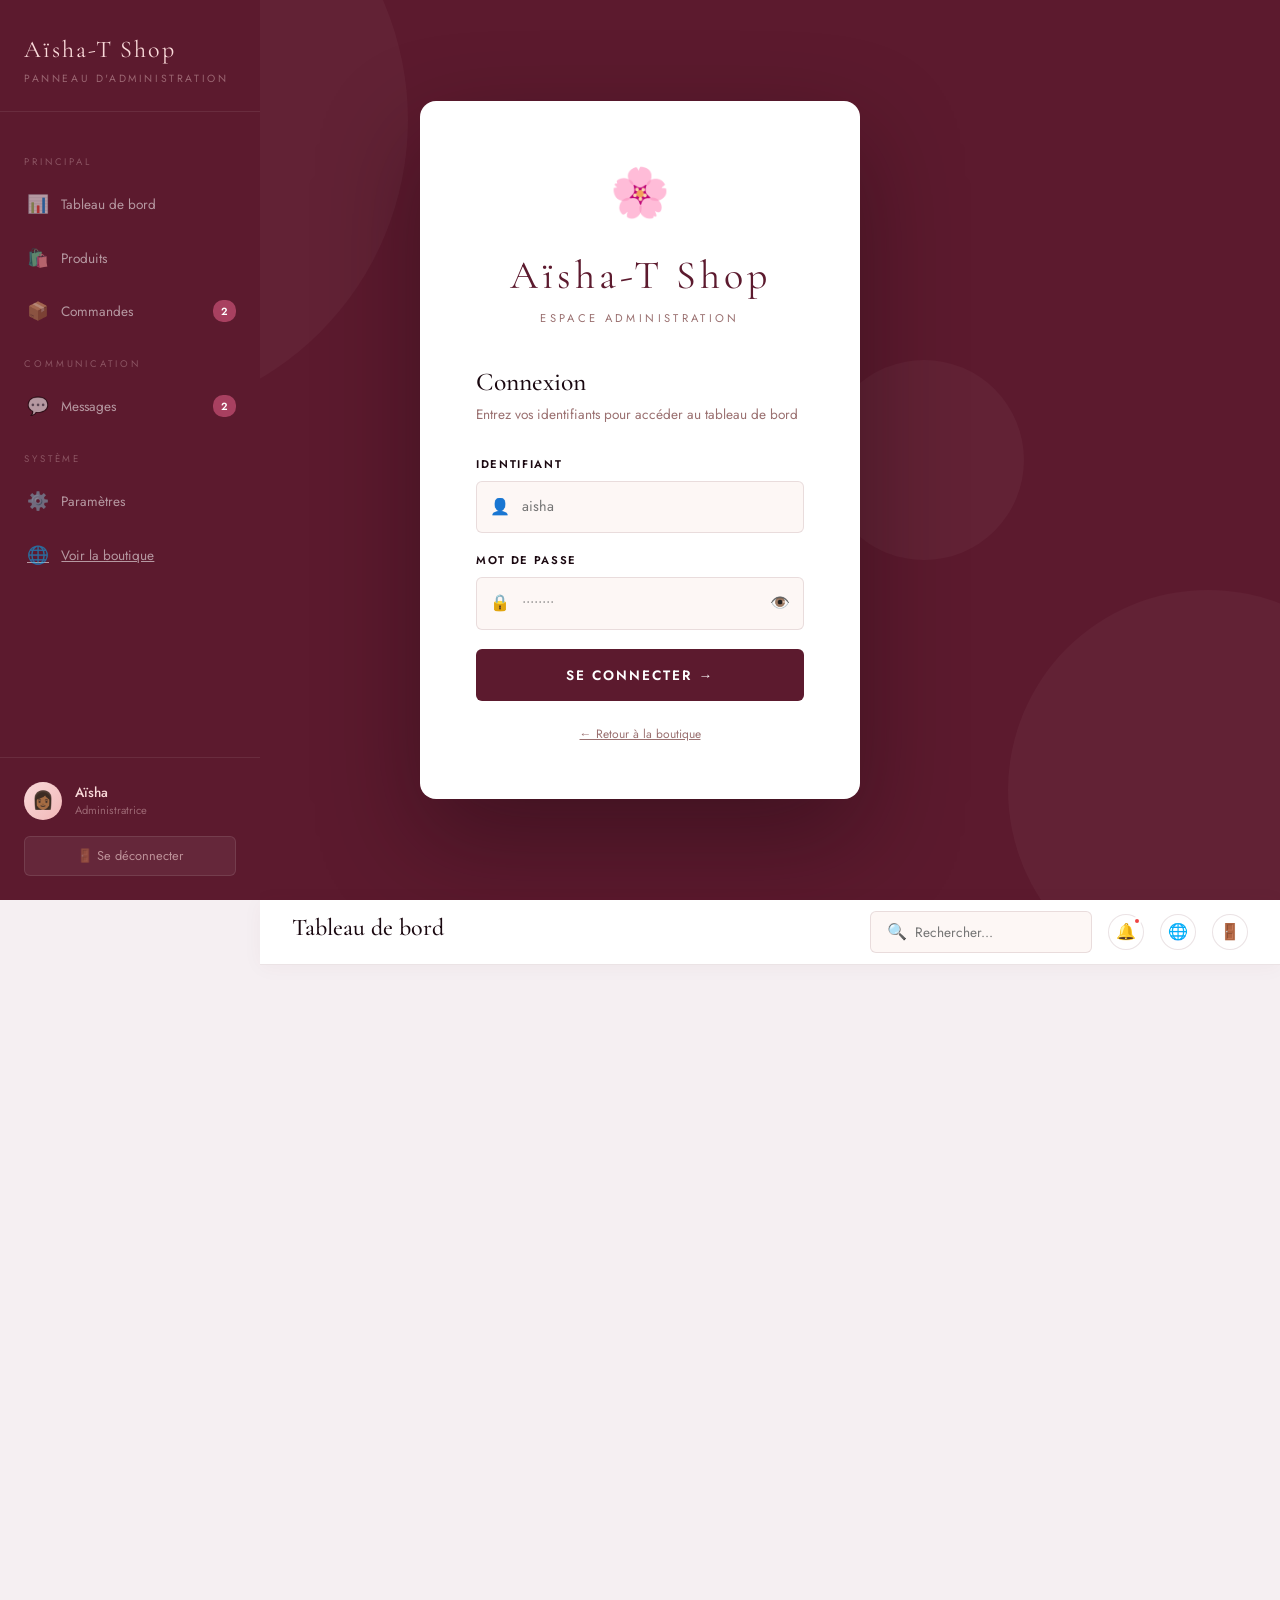
==== admin.html @ eae57ab1 "first commit" ====
<!DOCTYPE html>
<html lang="fr">
<head>
  <meta charset="UTF-8">
  <meta name="viewport" content="width=device-width, initial-scale=1.0">
  <title>Aïsha-T Shop — Administration</title>
  <meta name="robots" content="noindex, nofollow">
  
  <!-- Bootstrap CSS -->
  <link href="https://cdn.jsdelivr.net/npm/bootstrap@5.3.2/dist/css/bootstrap.min.css" rel="stylesheet">
  <!-- Admin CSS -->
  <link rel="stylesheet" href="css/admin.css">

  <style>
    @keyframes loginOut { to { opacity:0; transform:scale(1.05) translateY(-20px); } }
  </style>
</head>
<body>

<!-- ==================== LOGIN PAGE ==================== -->
<div id="loginPage" class="login-page" style="display:none">
  <div class="login-bg-circles">
    <div class="lbc"></div>
    <div class="lbc"></div>
    <div class="lbc"></div>
  </div>

  <div class="login-card">
    <div class="login-logo">
      <div class="logo-icon">🌸</div>
      <div class="brand">Aïsha-T Shop</div>
      <div class="sub">Espace Administration</div>
    </div>

    <h2 class="login-title">Connexion</h2>
    <p class="login-sub">Entrez vos identifiants pour accéder au tableau de bord</p>

    <div class="login-error" id="loginError"></div>

    <form class="login-form" id="loginForm" onsubmit="return false">
      <div class="field">
        <label>IDENTIFIANT</label>
        <div class="input-wrap">
          <span class="input-icon">👤</span>
          <input type="text" id="loginUser" placeholder="aisha" autocomplete="username" required>
        </div>
      </div>
      <div class="field">
        <label>MOT DE PASSE</label>
        <div class="input-wrap">
          <span class="input-icon">🔒</span>
          <input type="password" id="loginPass" placeholder="••••••••" autocomplete="current-password" required>
          <button type="button" class="toggle-pw" onclick="togglePassword()">👁️</button>
        </div>
      </div>
      <button type="submit" class="btn-login" onclick="doLogin()">Se connecter →</button>
    </form>

    <div class="login-footer">
      <a href="index.html" style="color:var(--muted)">← Retour à la boutique</a>
    </div>
  </div>
</div>

<!-- ==================== ADMIN APP ==================== -->
<div id="adminApp">

  <!-- SIDEBAR -->
  <aside class="sidebar" id="sidebar">
    <div class="sidebar-logo">
      <div class="brand">Aïsha-T Shop</div>
      <div class="role">Panneau d'administration</div>
    </div>

    <nav class="sidebar-nav">
      <div class="nav-section-label">Principal</div>

      <button class="sidebar-link" data-page="dashboard" onclick="navigateTo('dashboard')">
        <span class="icon">📊</span>
        Tableau de bord
      </button>
      <button class="sidebar-link" data-page="products" onclick="navigateTo('products')">
        <span class="icon">🛍️</span>
        Produits
      </button>
      <button class="sidebar-link" data-page="orders" onclick="navigateTo('orders')">
        <span class="icon">📦</span>
        Commandes
        <span class="badge-count">2</span>
      </button>

      <div class="nav-section-label">Communication</div>

      <button class="sidebar-link" data-page="messages" onclick="navigateTo('messages')">
        <span class="icon">💬</span>
        Messages
        <span class="badge-count">2</span>
      </button>

      <div class="nav-section-label">Système</div>

      <button class="sidebar-link" data-page="settings" onclick="navigateTo('settings')">
        <span class="icon">⚙️</span>
        Paramètres
      </button>
      <a class="sidebar-link" href="index.html" target="_blank">
        <span class="icon">🌐</span>
        Voir la boutique
      </a>
    </nav>

    <div class="sidebar-bottom">
      <div class="sidebar-user">
        <div class="user-avatar">👩🏾</div>
        <div>
          <div class="user-name">Aïsha</div>
          <div class="user-email">Administratrice</div>
        </div>
      </div>
      <button class="btn-logout" onclick="logout()">🚪 Se déconnecter</button>
    </div>
  </aside>

  <!-- MAIN CONTENT -->
  <div class="main-content">

    <!-- TOPBAR -->
    <div class="topbar">
      <div class="topbar-left">
        <button class="topbar-btn" onclick="toggleSidebar()" style="display:none" id="menuBtn">☰</button>
        <h1 class="page-title" id="pageTitle">Tableau de bord</h1>
      </div>
      <div class="topbar-right">
        <div class="topbar-search">
          <span>🔍</span>
          <input type="text" placeholder="Rechercher...">
        </div>
        <button class="topbar-btn" title="Notifications">
          🔔
          <span class="notif-dot"></span>
        </button>
        <button class="topbar-btn" title="Voir la boutique" onclick="window.open('index.html','_blank')">🌐</button>
        <button class="topbar-btn" title="Déconnexion" onclick="logout()">🚪</button>
      </div>
    </div>

    <!-- CONTENT -->
    <div class="content-area" id="contentArea">
      <!-- Dynamic content rendered by JS -->
    </div>

  </div>
</div>

<!-- Bootstrap JS -->
<script src="https://cdn.jsdelivr.net/npm/bootstrap@5.3.2/dist/js/bootstrap.bundle.min.js"></script>
<!-- Admin JS -->
<script src="js/admin.js"></script>

<script>
  // Responsive menu button
  if (window.innerWidth <= 768) {
    document.getElementById('menuBtn').style.display = 'flex';
  }
</script>
</body>
</html>
---- css/admin.css ----
/* ============================================
   AÏSHA-T SHOP — Admin Panel Stylesheet
   ============================================ */

@import url('https://fonts.googleapis.com/css2?family=Cormorant+Garamond:ital,wght@0,400;0,600;1,400&family=Jost:wght@300;400;500;600&display=swap');

:root {
  --wine:      #5c1a2e;
  --wine-mid:  #7a2a40;
  --wine-light:#a84060;
  --blush:     #f9d9d9;
  --blush-mid: #f2b8b8;
  --cream:     #fdf7f5;
  --dark:      #1a0810;
  --muted:     #9a7070;
  --gold:      #c9a96e;
  --white:     #ffffff;
  --border:    rgba(92,26,46,0.12);
  --green:     #22c55e;
  --red:       #ef4444;
  --orange:    #f97316;
  --sidebar-w: 260px;
}

*, *::before, *::after { margin:0; padding:0; box-sizing:border-box; }
html { font-size:16px; }
body {
  font-family:'Jost',sans-serif;
  background:#f5eff2;
  color:var(--dark);
  min-height:100vh;
}

/* ===== LOGIN PAGE ===== */
.login-page {
  min-height:100vh;
  display:flex; align-items:center; justify-content:center;
  background:var(--wine);
  position:relative; overflow:hidden;
}
.login-bg-circles {
  position:absolute; inset:0; pointer-events:none;
}
.lbc {
  position:absolute; border-radius:50%;
  background:rgba(249,217,217,0.04);
}
.lbc:nth-child(1) { width:600px;height:600px; top:-20%;left:-15%; }
.lbc:nth-child(2) { width:400px;height:400px; bottom:-10%;right:-10%; }
.lbc:nth-child(3) { width:200px;height:200px; top:40%;right:20%; }
.login-card {
  background:white; border-radius:16px;
  padding:3.5rem; width:440px; max-width:95vw;
  position:relative; z-index:1;
  box-shadow:0 40px 100px rgba(26,8,16,0.4);
  animation:loginIn 0.6s cubic-bezier(0.34,1.56,0.64,1) both;
}
@keyframes loginIn { from{opacity:0;transform:scale(0.9) translateY(30px)} to{opacity:1;transform:scale(1) translateY(0)} }
.login-logo {
  text-align:center; margin-bottom:2.5rem;
}
.login-logo .brand {
  font-family:'Cormorant Garamond',serif;
  font-size:2.5rem; color:var(--wine); letter-spacing:0.1em;
}
.login-logo .sub {
  font-size:0.7rem; letter-spacing:0.3em; text-transform:uppercase;
  color:var(--muted); margin-top:0.3rem;
}
.login-logo .logo-icon { font-size:3rem; margin-bottom:1rem; }
.login-title {
  font-family:'Cormorant Garamond',serif;
  font-size:1.6rem; margin-bottom:0.4rem;
}
.login-sub { color:var(--muted); font-size:0.85rem; margin-bottom:2rem; }
.login-form .field { margin-bottom:1.2rem; }
.login-form label {
  display:block; font-size:0.7rem; font-weight:600;
  letter-spacing:0.15em; text-transform:uppercase; color:var(--dark); margin-bottom:0.5rem;
}
.login-form .input-wrap {
  position:relative;
}
.login-form input {
  width:100%; padding:0.9rem 1rem 0.9rem 2.8rem;
  border:1.5px solid var(--border); border-radius:6px;
  font-family:'Jost',sans-serif; font-size:0.9rem;
  color:var(--dark); background:var(--cream); outline:none;
  transition:all 0.3s;
}
.login-form input:focus {
  border-color:var(--wine); background:white;
  box-shadow:0 0 0 4px rgba(92,26,46,0.06);
}
.input-icon {
  position:absolute; left:0.9rem; top:50%; transform:translateY(-50%);
  font-size:1rem; color:var(--muted);
}
.toggle-pw {
  position:absolute; right:0.9rem; top:50%; transform:translateY(-50%);
  background:none; border:none; cursor:pointer; color:var(--muted); font-size:1rem;
}
.login-error {
  background:#fef2f2; border:1px solid #fecaca;
  color:#dc2626; border-radius:6px; padding:0.8rem 1rem;
  font-size:0.85rem; margin-bottom:1.5rem; display:none;
}
.login-error.show { display:block; animation:shake 0.4s ease; }
@keyframes shake { 0%,100%{transform:translateX(0)} 25%{transform:translateX(-8px)} 75%{transform:translateX(8px)} }
.btn-login {
  width:100%; background:var(--wine); color:white; border:none;
  padding:1rem; border-radius:6px; font-size:0.85rem; font-weight:600;
  letter-spacing:0.15em; text-transform:uppercase; cursor:pointer;
  font-family:'Jost',sans-serif; transition:all 0.3s;
  position:relative; overflow:hidden;
}
.btn-login:hover { background:var(--wine-mid); transform:translateY(-1px); box-shadow:0 10px 30px rgba(92,26,46,0.3); }
.btn-login:active { transform:translateY(0); }
.login-footer { text-align:center; margin-top:1.5rem; font-size:0.75rem; color:var(--muted); }

/* ===== ADMIN LAYOUT ===== */
#admin-app { display:none; min-height:100vh; }
#admin-app.active { display:flex; }

/* SIDEBAR */
.sidebar {
  width:var(--sidebar-w); background:var(--wine);
  display:flex; flex-direction:column; flex-shrink:0;
  position:fixed; top:0; left:0; bottom:0; z-index:200;
  transition:transform 0.3s ease;
}
.sidebar-logo {
  padding:2rem 1.5rem 1.5rem;
  border-bottom:1px solid rgba(255,255,255,0.08);
}
.sidebar-logo .brand { font-family:'Cormorant Garamond',serif; font-size:1.5rem; color:var(--blush); letter-spacing:0.08em; }
.sidebar-logo .role { font-size:0.65rem; letter-spacing:0.25em; text-transform:uppercase; color:rgba(249,217,217,0.4); margin-top:0.2rem; }
.sidebar-nav { flex:1; padding:1.5rem 0; overflow-y:auto; }
.nav-section-label {
  font-size:0.6rem; letter-spacing:0.3em; text-transform:uppercase;
  color:rgba(249,217,217,0.3); padding:0 1.5rem; margin:1.2rem 0 0.5rem;
}
.sidebar-link {
  display:flex; align-items:center; gap:0.9rem;
  padding:0.85rem 1.5rem; color:rgba(255,255,255,0.55);
  font-size:0.85rem; font-weight:400; cursor:pointer;
  transition:all 0.2s; border:none; background:none;
  width:100%; text-align:left; border-left:3px solid transparent;
}
.sidebar-link:hover { color:var(--blush); background:rgba(255,255,255,0.04); }
.sidebar-link.active { color:var(--blush); background:rgba(249,217,217,0.08); border-left-color:var(--blush); }
.sidebar-link .icon { font-size:1.1rem; width:20px; text-align:center; }
.sidebar-link .badge-count {
  margin-left:auto; background:var(--wine-light); color:white;
  font-size:0.65rem; padding:0.2rem 0.5rem; border-radius:10px; font-weight:600;
}
.sidebar-bottom {
  padding:1.5rem;
  border-top:1px solid rgba(255,255,255,0.08);
}
.sidebar-user {
  display:flex; align-items:center; gap:0.8rem; margin-bottom:1rem;
}
.user-avatar {
  width:38px; height:38px; border-radius:50%;
  background:linear-gradient(135deg,var(--blush),var(--blush-mid));
  display:flex; align-items:center; justify-content:center; font-size:1.1rem;
}
.user-name { font-size:0.85rem; font-weight:500; color:var(--blush); }
.user-email { font-size:0.7rem; color:rgba(249,217,217,0.4); }
.btn-logout {
  width:100%; background:rgba(255,255,255,0.06); color:rgba(249,217,217,0.6);
  border:1px solid rgba(255,255,255,0.1); border-radius:6px;
  padding:0.6rem; font-size:0.8rem; cursor:pointer;
  font-family:'Jost',sans-serif; transition:all 0.3s;
}
.btn-logout:hover { background:rgba(239,68,68,0.2); color:#fca5a5; border-color:rgba(239,68,68,0.3); }

/* MAIN CONTENT */
.main-content {
  margin-left:var(--sidebar-w); flex:1;
  display:flex; flex-direction:column; min-height:100vh;
}

/* TOP BAR */
.topbar {
  background:white; height:65px;
  display:flex; align-items:center; justify-content:space-between;
  padding:0 2rem;
  border-bottom:1px solid var(--border);
  position:sticky; top:0; z-index:100;
  box-shadow:0 2px 20px rgba(92,26,46,0.04);
}
.topbar-left { display:flex; align-items:center; gap:1rem; }
.page-title { font-family:'Cormorant Garamond',serif; font-size:1.5rem; }
.topbar-right { display:flex; align-items:center; gap:1rem; }
.topbar-search {
  display:flex; align-items:center; gap:0.5rem;
  background:var(--cream); border:1px solid var(--border);
  border-radius:6px; padding:0.5rem 1rem;
}
.topbar-search input { border:none; outline:none; background:transparent; font-family:'Jost',sans-serif; font-size:0.85rem; width:160px; }
.topbar-btn {
  width:36px; height:36px; border-radius:50%; border:1px solid var(--border);
  background:white; display:flex; align-items:center; justify-content:center;
  font-size:1rem; cursor:pointer; transition:all 0.2s; color:var(--dark); position:relative;
}
.topbar-btn:hover { background:var(--cream); }
.notif-dot { position:absolute; top:2px; right:2px; width:8px; height:8px; background:var(--red); border-radius:50%; border:2px solid white; }

/* CONTENT AREA */
.content-area { flex:1; padding:2rem; }

/* ===== DASHBOARD ===== */
.stats-cards { display:grid; grid-template-columns:repeat(4,1fr); gap:1.5rem; margin-bottom:2rem; }
.stat-card {
  background:white; border-radius:12px; padding:1.5rem;
  border:1px solid var(--border); position:relative; overflow:hidden;
  transition:all 0.3s; cursor:default;
}
.stat-card:hover { transform:translateY(-4px); box-shadow:0 15px 40px rgba(92,26,46,0.08); }
.stat-card::before {
  content:''; position:absolute; top:0; left:0; right:0; height:3px;
  background:linear-gradient(90deg, var(--wine), var(--wine-light));
}
.stat-top { display:flex; justify-content:space-between; align-items:flex-start; margin-bottom:1rem; }
.stat-icon { width:44px; height:44px; border-radius:10px; display:flex; align-items:center; justify-content:center; font-size:1.3rem; }
.stat-icon.pink { background:rgba(249,217,217,0.5); }
.stat-icon.wine { background:rgba(92,26,46,0.08); }
.stat-icon.green { background:rgba(34,197,94,0.1); }
.stat-icon.gold { background:rgba(201,169,110,0.15); }
.stat-trend { font-size:0.75rem; font-weight:600; padding:0.3rem 0.7rem; border-radius:50px; }
.stat-trend.up { background:rgba(34,197,94,0.1); color:var(--green); }
.stat-trend.down { background:rgba(239,68,68,0.1); color:var(--red); }
.stat-value { font-family:'Cormorant Garamond',serif; font-size:2rem; font-weight:600; color:var(--dark); }
.stat-label { font-size:0.75rem; color:var(--muted); margin-top:0.3rem; }

.admin-grid-2 { display:grid; grid-template-columns:1.5fr 1fr; gap:1.5rem; margin-bottom:2rem; }
.admin-card { background:white; border-radius:12px; padding:1.5rem; border:1px solid var(--border); }
.admin-card-title { font-family:'Cormorant Garamond',serif; font-size:1.2rem; margin-bottom:1.2rem; display:flex; justify-content:space-between; align-items:center; }
.admin-card-title .view-all { font-family:'Jost',sans-serif; font-size:0.75rem; color:var(--wine); letter-spacing:0.1em; text-transform:uppercase; cursor:pointer; border:none; background:none; }

/* TABLE */
.admin-table { width:100%; border-collapse:collapse; }
.admin-table th {
  text-align:left; font-size:0.7rem; letter-spacing:0.15em; text-transform:uppercase;
  color:var(--muted); padding:0.6rem 0.8rem; border-bottom:1px solid var(--border);
}
.admin-table td { padding:0.8rem; border-bottom:1px solid var(--border); font-size:0.85rem; vertical-align:middle; }
.admin-table tr:last-child td { border:none; }
.admin-table tr:hover td { background:rgba(249,217,217,0.2); }
.table-prod { display:flex; align-items:center; gap:0.8rem; }
.table-prod-img { width:42px; height:48px; border-radius:4px; background:linear-gradient(145deg,var(--blush),var(--blush-mid)); display:flex; align-items:center; justify-content:center; font-size:1.3rem; flex-shrink:0; }
.table-prod-name { font-weight:500; font-size:0.85rem; }
.table-prod-cat { font-size:0.7rem; color:var(--muted); }

.status-pill {
  display:inline-block; padding:0.3rem 0.8rem; border-radius:50px;
  font-size:0.7rem; font-weight:600; letter-spacing:0.05em;
}
.status-pill.active { background:rgba(34,197,94,0.1); color:var(--green); }
.status-pill.promo { background:rgba(92,26,46,0.1); color:var(--wine); }
.status-pill.sold { background:rgba(239,68,68,0.1); color:var(--red); }
.status-pill.new { background:rgba(201,169,110,0.15); color:#92640a; }
.status-pill.pending { background:rgba(249,115,22,0.1); color:var(--orange); }
.status-pill.done { background:rgba(34,197,94,0.1); color:var(--green); }

.action-btns { display:flex; gap:0.4rem; }
.action-btn { width:30px; height:30px; border-radius:6px; border:none; cursor:pointer; display:flex; align-items:center; justify-content:center; font-size:0.85rem; transition:all 0.2s; }
.action-btn.edit { background:rgba(92,26,46,0.08); color:var(--wine); }
.action-btn.del { background:rgba(239,68,68,0.08); color:var(--red); }
.action-btn:hover { transform:scale(1.1); }
.action-btn.edit:hover { background:var(--wine); color:white; }
.action-btn.del:hover { background:var(--red); color:white; }

/* ===== MINI CHART (sparkline) ===== */
.mini-chart { height:80px; position:relative; overflow:hidden; border-radius:8px; background:linear-gradient(180deg, rgba(92,26,46,0.04) 0%, transparent 100%); }
canvas.chart { width:100% !important; }

/* ===== QUICK STATS BAR ===== */
.quick-stats { display:flex; gap:1rem; margin-bottom:2rem; }
.qs-item { flex:1; background:white; border-radius:10px; padding:1rem 1.2rem; border:1px solid var(--border); display:flex; align-items:center; gap:0.8rem; }
.qs-icon { font-size:1.5rem; }
.qs-val { font-family:'Cormorant Garamond',serif; font-size:1.3rem; font-weight:600; }
.qs-lbl { font-size:0.7rem; color:var(--muted); }

/* ===== PRODUCTS ADMIN ===== */
.page-header { display:flex; justify-content:space-between; align-items:center; margin-bottom:2rem; }
.btn-add-product {
  display:flex; align-items:center; gap:0.6rem;
  background:var(--wine); color:white; border:none;
  padding:0.8rem 1.5rem; border-radius:8px;
  font-size:0.8rem; font-weight:600; letter-spacing:0.1em; text-transform:uppercase;
  cursor:pointer; font-family:'Jost',sans-serif; transition:all 0.3s;
}
.btn-add-product:hover { background:var(--wine-mid); transform:translateY(-2px); box-shadow:0 8px 25px rgba(92,26,46,0.3); }
.products-filters { display:flex; gap:1rem; margin-bottom:1.5rem; flex-wrap:wrap; align-items:center; }
.filter-select {
  border:1px solid var(--border); border-radius:6px; padding:0.5rem 1rem;
  font-family:'Jost',sans-serif; font-size:0.85rem; background:white;
  outline:none; cursor:pointer; color:var(--dark);
}
.filter-select:focus { border-color:var(--wine); }
.search-field {
  display:flex; align-items:center; gap:0.5rem;
  border:1px solid var(--border); border-radius:6px; padding:0.5rem 1rem;
  background:white; margin-left:auto;
}
.search-field input { border:none; outline:none; font-family:'Jost',sans-serif; font-size:0.85rem; width:200px; }

.admin-products-grid { display:grid; grid-template-columns:repeat(auto-fill, minmax(220px,1fr)); gap:1.5rem; }
.admin-product-card { background:white; border-radius:12px; overflow:hidden; border:1px solid var(--border); transition:all 0.3s; }
.admin-product-card:hover { transform:translateY(-4px); box-shadow:0 15px 40px rgba(92,26,46,0.08); }
.admin-prod-img { aspect-ratio:3/4; background:linear-gradient(145deg,var(--blush),var(--blush-mid)); display:flex; align-items:center; justify-content:center; font-size:4rem; position:relative; overflow:hidden; }
.admin-prod-badge { position:absolute; top:0.7rem; left:0.7rem; }
.admin-prod-overlay { position:absolute; inset:0; background:rgba(26,8,16,0); display:flex; align-items:center; justify-content:center; gap:0.5rem; transition:all 0.3s; }
.admin-product-card:hover .admin-prod-overlay { background:rgba(26,8,16,0.4); }
.admin-overlay-btn { background:white; border:none; width:38px; height:38px; border-radius:50%; display:flex; align-items:center; justify-content:center; font-size:1rem; cursor:pointer; opacity:0; transform:scale(0.8); transition:all 0.3s; }
.admin-product-card:hover .admin-overlay-btn { opacity:1; transform:scale(1); }
.admin-prod-body { padding:1rem; }
.admin-prod-name { font-weight:600; font-size:0.9rem; margin-bottom:0.2rem; }
.admin-prod-cat { font-size:0.7rem; text-transform:uppercase; letter-spacing:0.1em; color:var(--muted); margin-bottom:0.7rem; }
.admin-prod-foot { display:flex; justify-content:space-between; align-items:center; }
.admin-prod-price { font-family:'Cormorant Garamond',serif; font-size:1.2rem; color:var(--wine); font-weight:600; }

/* ===== MODAL FORM ===== */
.form-modal-overlay { position:fixed; inset:0; background:rgba(26,8,16,0.6); z-index:500; display:none; align-items:center; justify-content:center; padding:1rem; backdrop-filter:blur(6px); }
.form-modal-overlay.open { display:flex; }
.form-modal { background:white; border-radius:16px; width:600px; max-width:100%; max-height:90vh; overflow-y:auto; animation:modalIn 0.4s cubic-bezier(0.34,1.56,0.64,1) both; }
@keyframes modalIn { from{opacity:0;transform:scale(0.9)} to{opacity:1;transform:scale(1)} }
.form-modal-head { padding:2rem 2rem 1.5rem; border-bottom:1px solid var(--border); display:flex; justify-content:space-between; align-items:center; }
.form-modal-head h3 { font-family:'Cormorant Garamond',serif; font-size:1.5rem; }
.modal-x { background:none; border:1px solid var(--border); width:32px; height:32px; border-radius:50%; cursor:pointer; font-size:1rem; display:flex; align-items:center; justify-content:center; transition:all 0.2s; }
.modal-x:hover { background:var(--wine); color:white; border-color:var(--wine); }
.form-modal-body { padding:2rem; }
.form-2col { display:grid; grid-template-columns:1fr 1fr; gap:1rem; }
.form-field { margin-bottom:1.2rem; }
.form-field label { display:block; font-size:0.7rem; font-weight:600; letter-spacing:0.15em; text-transform:uppercase; color:var(--dark); margin-bottom:0.5rem; }
.form-field input, .form-field select, .form-field textarea {
  width:100%; padding:0.85rem 1rem;
  border:1.5px solid var(--border); border-radius:8px;
  font-family:'Jost',sans-serif; font-size:0.9rem;
  color:var(--dark); background:var(--cream); outline:none; transition:all 0.3s; resize:none;
}
.form-field input:focus, .form-field select:focus, .form-field textarea:focus { border-color:var(--wine); background:white; box-shadow:0 0 0 4px rgba(92,26,46,0.06); }
.emoji-picker { display:flex; gap:0.5rem; flex-wrap:wrap; }
.emoji-opt { font-size:1.8rem; padding:0.3rem; border-radius:6px; cursor:pointer; transition:all 0.2s; border:2px solid transparent; }
.emoji-opt.selected, .emoji-opt:hover { border-color:var(--wine); background:rgba(92,26,46,0.06); transform:scale(1.15); }
.form-modal-foot { padding:1.5rem 2rem; border-top:1px solid var(--border); display:flex; gap:1rem; justify-content:flex-end; }
.btn-cancel { background:var(--cream); border:1.5px solid var(--border); color:var(--dark); padding:0.8rem 1.5rem; border-radius:8px; font-size:0.8rem; font-weight:600; cursor:pointer; font-family:'Jost',sans-serif; transition:all 0.2s; letter-spacing:0.1em; text-transform:uppercase; }
.btn-cancel:hover { background:var(--border); }
.btn-save { background:var(--wine); color:white; border:none; padding:0.8rem 1.5rem; border-radius:8px; font-size:0.8rem; font-weight:600; cursor:pointer; font-family:'Jost',sans-serif; transition:all 0.3s; letter-spacing:0.1em; text-transform:uppercase; }
.btn-save:hover { background:var(--wine-mid); }

/* ===== ORDERS ADMIN ===== */
.orders-list { display:flex; flex-direction:column; gap:1rem; }
.order-card { background:white; border-radius:12px; padding:1.5rem; border:1px solid var(--border); display:flex; align-items:center; gap:1.5rem; transition:all 0.3s; cursor:pointer; }
.order-card:hover { box-shadow:0 8px 30px rgba(92,26,46,0.08); border-color:var(--blush-mid); }
.order-num { font-family:'Cormorant Garamond',serif; font-size:1.2rem; font-weight:600; color:var(--wine); min-width:80px; }
.order-client .name { font-weight:600; font-size:0.9rem; }
.order-client .tel { font-size:0.8rem; color:var(--muted); }
.order-items { color:var(--muted); font-size:0.85rem; flex:1; }
.order-total { font-family:'Cormorant Garamond',serif; font-size:1.2rem; font-weight:600; min-width:120px; text-align:right; }
.order-date { font-size:0.75rem; color:var(--muted); min-width:90px; text-align:right; }

/* ===== MESSAGES ADMIN ===== */
.messages-list { display:flex; flex-direction:column; gap:0.8rem; }
.msg-card { background:white; border-radius:10px; padding:1.2rem 1.5rem; border:1px solid var(--border); display:flex; align-items:center; gap:1rem; cursor:pointer; transition:all 0.2s; }
.msg-card:hover { border-color:var(--blush-mid); }
.msg-card.unread { border-left:3px solid var(--wine); }
.msg-avatar { width:44px; height:44px; border-radius:50%; background:linear-gradient(135deg,var(--blush),var(--wine)); display:flex; align-items:center; justify-content:center; font-size:1.2rem; flex-shrink:0; }
.msg-name { font-weight:600; font-size:0.9rem; }
.msg-preview { font-size:0.8rem; color:var(--muted); }
.msg-time { margin-left:auto; font-size:0.75rem; color:var(--muted); white-space:nowrap; }
.unread-dot { width:8px; height:8px; border-radius:50%; background:var(--wine); flex-shrink:0; }

/* ===== RESPONSIVE ADMIN ===== */
@media (max-width:1024px) {
  .stats-cards { grid-template-columns:repeat(2,1fr); }
  .admin-grid-2 { grid-template-columns:1fr; }
}
@media (max-width:768px) {
  .sidebar { transform:translateX(-100%); }
  .sidebar.open { transform:translateX(0); }
  .main-content { margin-left:0; }
  .stats-cards { grid-template-columns:1fr 1fr; }
  .quick-stats { flex-wrap:wrap; }
}
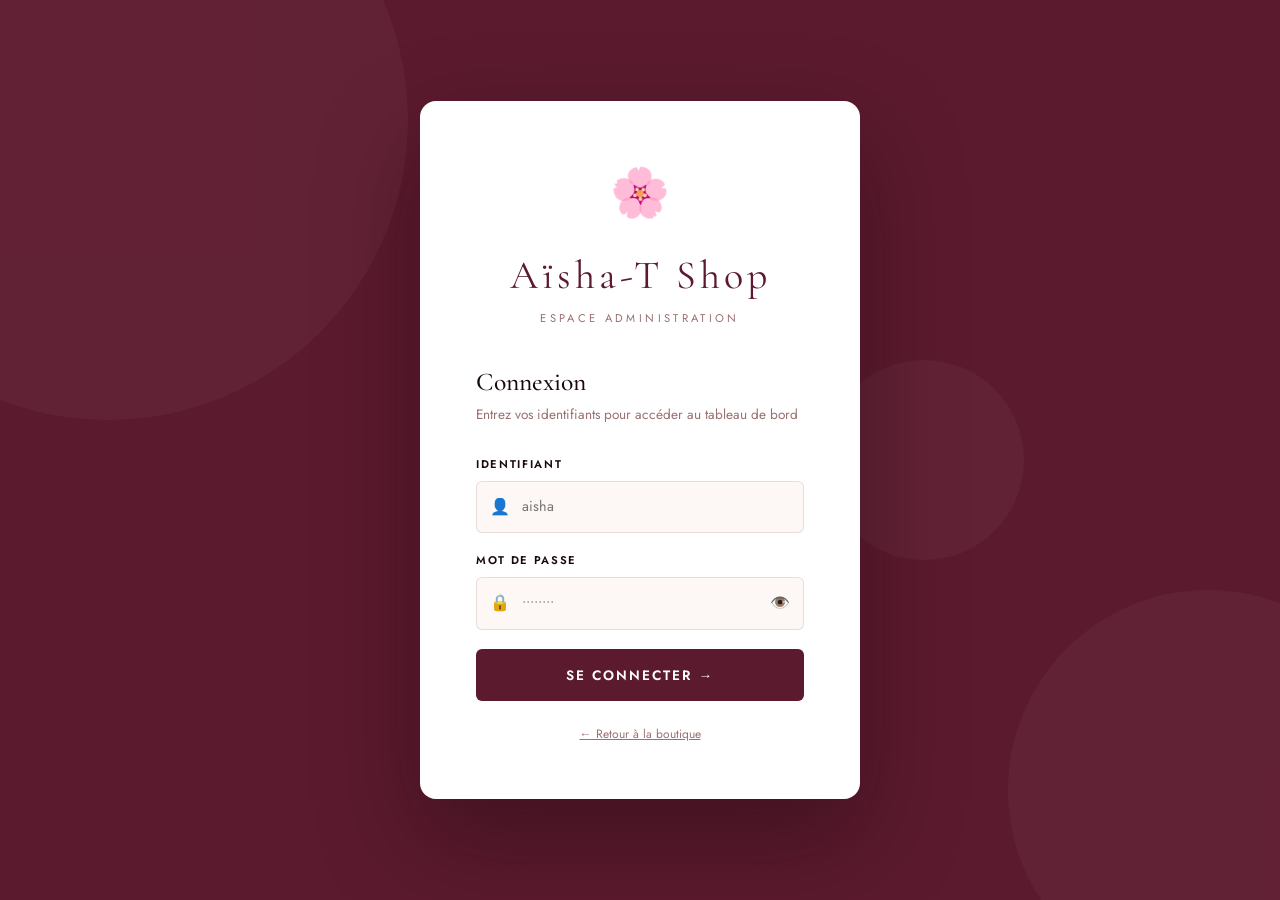
==== commit a5d9de4f: "reglage de la responsivite et du dashboard" ====
--- a/admin.html
+++ b/admin.html
@@ -63,10 +63,13 @@
 </div>
 
 <!-- ==================== ADMIN APP ==================== -->
-<div id="adminApp">
+<div id="adminApp" style="display:none">
 
   <!-- SIDEBAR -->
-  <aside class="sidebar" id="sidebar">
+  <!-- Sidebar overlay for mobile -->
+<div class="sidebar-overlay" id="sidebarOverlay" onclick="closeSidebar()"></div>
+
+<aside class="sidebar" id="sidebar">
     <div class="sidebar-logo">
       <div class="brand">Aïsha-T Shop</div>
       <div class="role">Panneau d'administration</div>
@@ -127,7 +130,7 @@
     <!-- TOPBAR -->
     <div class="topbar">
       <div class="topbar-left">
-        <button class="topbar-btn" onclick="toggleSidebar()" style="display:none" id="menuBtn">☰</button>
+        <button class="topbar-btn" onclick="toggleSidebar()" id="menuBtn" style="display:none">☰</button>
         <h1 class="page-title" id="pageTitle">Tableau de bord</h1>
       </div>
       <div class="topbar-right">
@@ -158,10 +161,14 @@
 <script src="js/admin.js"></script>
 
 <script>
-  // Responsive menu button
-  if (window.innerWidth <= 768) {
-    document.getElementById('menuBtn').style.display = 'flex';
+  // Show hamburger on mobile
+  function handleResize() {
+    const btn = document.getElementById('menuBtn');
+    if (!btn) return;
+    btn.style.display = window.innerWidth <= 768 ? 'flex' : 'none';
   }
+  handleResize();
+  window.addEventListener('resize', handleResize);
 </script>
 </body>
 </html>
--- a/css/admin.css
+++ b/css/admin.css
@@ -126,8 +126,9 @@
 .sidebar {
   width:var(--sidebar-w); background:var(--wine);
   display:flex; flex-direction:column; flex-shrink:0;
-  position:fixed; top:0; left:0; bottom:0; z-index:200;
-  transition:transform 0.3s ease;
+  position:fixed; top:0; left:0; bottom:0; z-index:300;
+  transition:transform 0.35s cubic-bezier(0.4, 0, 0.2, 1);
+  overflow-y: auto;
 }
 .sidebar-logo {
   padding:2rem 1.5rem 1.5rem;
@@ -378,11 +379,69 @@
 @media (max-width:1024px) {
   .stats-cards { grid-template-columns:repeat(2,1fr); }
   .admin-grid-2 { grid-template-columns:1fr; }
-}
+  .footer-main { grid-template-columns:1fr 1fr; }
+  .form-2col { grid-template-columns:1fr; }
+}
+
 @media (max-width:768px) {
-  .sidebar { transform:translateX(-100%); }
-  .sidebar.open { transform:translateX(0); }
-  .main-content { margin-left:0; }
-  .stats-cards { grid-template-columns:1fr 1fr; }
-  .quick-stats { flex-wrap:wrap; }
-}
+  /* Sidebar slides in/out */
+  .sidebar {
+    transform: translateX(-100%);
+    z-index: 300;
+    box-shadow: none;
+  }
+  .sidebar.open {
+    transform: translateX(0);
+    box-shadow: 10px 0 40px rgba(26,8,16,0.3);
+  }
+  /* Overlay when sidebar open */
+  .sidebar-overlay {
+    display: none;
+    position: fixed; inset: 0;
+    background: rgba(26,8,16,0.5);
+    z-index: 299;
+    backdrop-filter: blur(2px);
+  }
+  .sidebar-overlay.show { display: block; }
+
+  .main-content { margin-left: 0 !important; }
+  .topbar { padding: 0 1rem; }
+  .topbar-search { display: none; }
+  .content-area { padding: 1rem; }
+  .stats-cards { grid-template-columns: 1fr 1fr; gap: 0.8rem; }
+  .page-header { flex-direction: column; align-items: flex-start; gap: 1rem; }
+  .btn-add-product { width: 100%; justify-content: center; }
+  .products-filters { flex-direction: column; }
+  .search-field { width: 100%; }
+  .search-field input { width: 100%; }
+  .admin-products-grid { grid-template-columns: repeat(2, 1fr); gap: 0.8rem; }
+  .orders-list .order-card {
+    flex-wrap: wrap;
+    gap: 0.5rem;
+  }
+  .order-num { min-width: auto; }
+  .order-total { min-width: auto; }
+  .order-date { min-width: auto; }
+  .form-modal { width: 95vw; }
+  .form-modal-body { padding: 1rem; }
+  .form-2col { grid-template-columns: 1fr; }
+  .admin-table { display: block; overflow-x: auto; white-space: nowrap; }
+  .quick-stats { flex-wrap: wrap; gap: 0.8rem; }
+  .qs-item { min-width: 140px; }
+  .admin-grid-2 { grid-template-columns: 1fr; gap: 1rem; }
+  .topbar { position: sticky; top: 0; z-index: 200; }
+  #menuBtn { display: flex !important; }
+  .topbar-search { display: none !important; }
+  .sidebar-logo { padding: 1.5rem 1rem 1rem; }
+  .login-card { padding: 2rem 1.5rem; }
+  .stats-card .stat-value { font-size: 1.5rem; }
+}
+
+@media (max-width:480px) {
+  .admin-products-grid { grid-template-columns: 1fr 1fr; }
+  .stats-cards { grid-template-columns: 1fr 1fr; gap: 0.6rem; }
+  .stat-card { padding: 1rem; }
+  .stat-value { font-size: 1.4rem !important; }
+  .topbar { height: 55px; }
+  .content-area { padding: 0.75rem; }
+}
